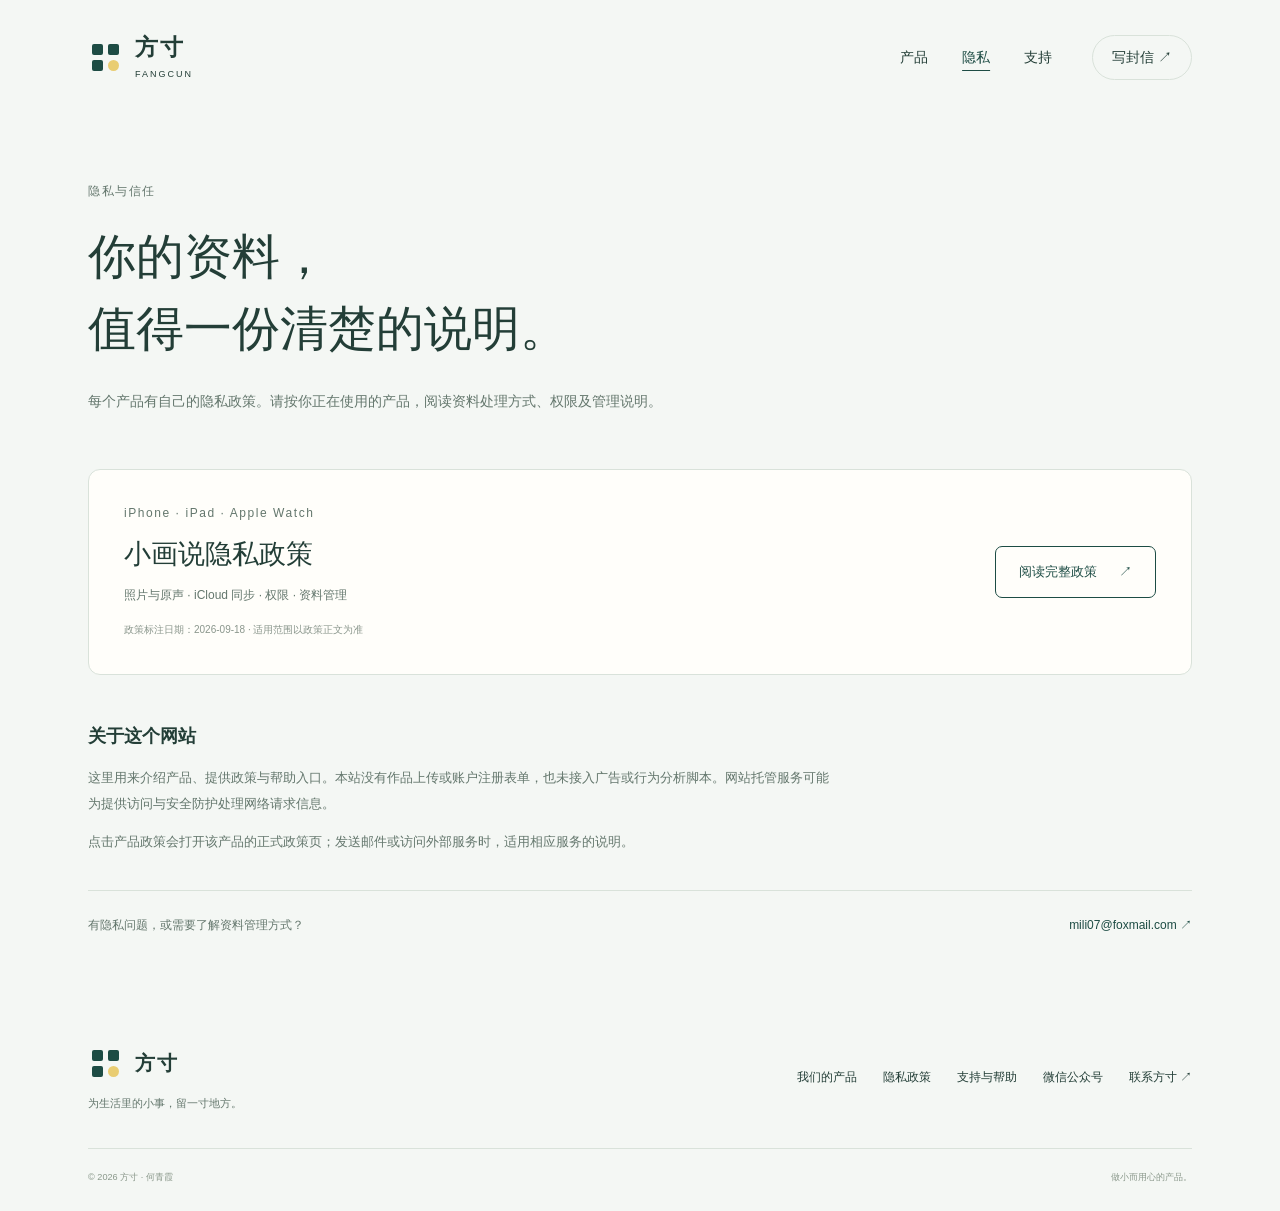
==== privacy/index.html @ 1bb850d7 "Publish Fangcun public website" ====
<!doctype html>
<html lang="zh-CN"><head><meta charset="utf-8"><meta name="viewport" content="width=device-width, initial-scale=1"><meta name="description" content="按产品查阅隐私政策，了解资料存储、权限、同步和管理方式。"><meta name="theme-color" content="#f4f7f4"><meta name="color-scheme" content="light"><title>隐私政策 · 方寸</title><link rel="icon" href="../assets/favicon.svg" type="image/svg+xml"><link rel="stylesheet" href="../assets/styles.css"></head>
<body><a class="skip-link" href="#main">跳到正文</a><header class="header shell"><a class="brand" href="../" aria-label="方寸首页"><span class="brand-symbol" aria-hidden="true"><i></i><i></i><i></i><i></i></span><span>方寸<small>FANGCUN</small></span></a><nav aria-label="主导航"><a href="../products/" >产品</a><a href="../privacy/" aria-current="page">隐私</a><a href="../support/" >支持</a><a class="nav-contact" href="mailto:mili07@foxmail.com">写封信 <span aria-hidden="true">↗</span></a></nav></header>
<main id="main"><section class="page-intro shell"><span class="eyebrow">隐私与信任</span><h1>你的资料，<br>值得一份清楚的说明。</h1><p>每个产品有自己的隐私政策。请按你正在使用的产品，阅读资料处理方式、权限及管理说明。</p></section><section class="shell policy-list"><article class="policy-card"><div><span class="eyebrow">iPhone · iPad · Apple Watch</span><h2>小画说隐私政策</h2><p>照片与原声 · iCloud 同步 · 权限 · 资料管理</p><small>政策标注日期：2026-09-18 · 适用范围以政策正文为准</small></div><a class="button button-outline" href="https://moonball.github.io/xiaohuashuo-support/privacy.html">阅读完整政策 <span aria-hidden="true">↗</span></a></article><div class="editorial-note"><h2>关于这个网站</h2><p>这里用来介绍产品、提供政策与帮助入口。本站没有作品上传或账户注册表单，也未接入广告或行为分析脚本。网站托管服务可能为提供访问与安全防护处理网络请求信息。</p><p>点击产品政策会打开该产品的正式政策页；发送邮件或访问外部服务时，适用相应服务的说明。</p></div><div class="contact-strip"><span>有隐私问题，或需要了解资料管理方式？</span><a href="mailto:mili07@foxmail.com">mili07@foxmail.com <span aria-hidden="true">↗</span></a></div></section></main>
<footer class="footer shell"><div><a class="brand" href="../"><span class="brand-symbol" aria-hidden="true"><i></i><i></i><i></i><i></i></span><span>方寸</span></a><p>为生活里的小事，留一寸地方。</p></div><div class="footer-links"><a href="../products/">我们的产品</a><a href="../privacy/">隐私政策</a><a href="../support/">支持与帮助</a><a href="../wechat/">微信公众号</a><a href="mailto:mili07@foxmail.com">联系方寸 <span aria-hidden="true">↗</span></a></div><div class="footer-bottom"><small>© 2026 方寸 · 何青霞</small><small>做小而用心的产品。</small></div></footer></body></html>
---- assets/styles.css ----
:root{--paper:#f4f7f4;--white:#fffefa;--ink:#233e37;--pine:#1d4c44;--sage:#809e8e;--muted:#64776d;--line:#d9e2da;--yellow:#e9cd72;--lilac:#e1e5f2;--serif:'Kaiti SC','STKaiti','Songti SC',serif;--sans:'PingFang SC','Hiragino Sans GB','Microsoft YaHei',sans-serif}*{box-sizing:border-box}html{scroll-behavior:smooth;scroll-padding-top:30px}body{margin:0;background:var(--paper);color:var(--ink);font:15px/1.85 var(--sans);-webkit-font-smoothing:antialiased}a{color:inherit;text-decoration:none}a,button,input,summary{-webkit-tap-highlight-color:transparent}a:focus-visible,summary:focus-visible,input:focus-visible+label{outline:3px solid #577bca;outline-offset:6px}a:hover{color:#527967}p,h1,h2,h3{margin:0}p{color:var(--muted)}h1,h2,h3{font-weight:600;line-height:1.5}img{max-width:100%}.shell{max-width:1200px;padding-inline:48px;margin-inline:auto}.header{height:115px;display:flex;align-items:center;justify-content:space-between}.brand{display:inline-flex;align-items:center;gap:12px;font-size:23px;font-weight:650;line-height:1.3;letter-spacing:.08em}.brand small{display:block;font:9px/1.8 var(--sans);letter-spacing:.22em;margin-top:3px}.brand-symbol{display:grid;grid-template-columns:repeat(2,11px);gap:5px;padding:4px}.brand-symbol i{height:11px;background:var(--pine);border-radius:2px}.brand-symbol i:last-child{border-radius:50%;background:var(--yellow)}.header nav{display:flex;align-items:center;gap:34px;font-size:14px}.header nav [aria-current=page]{color:var(--pine);text-decoration:underline;text-underline-offset:8px}.nav-contact{border:1px solid var(--line);border-radius:50px;padding:9px 19px;margin-left:6px}.skip-link{position:fixed;top:-80px;left:15px;z-index:10;padding:10px;background:white}.skip-link:focus{top:10px}.sr-only{position:absolute;width:1px;height:1px;overflow:hidden;clip-path:inset(50%);white-space:nowrap}.eyebrow{font-size:12px;color:var(--muted);letter-spacing:.13em;display:block}.little-dot{display:inline-block;width:6px;height:6px;background:var(--sage);border-radius:50%;margin-right:8px}.hero{display:grid;grid-template-columns:1fr 1fr;gap:34px;align-items:center;min-height:610px;padding-block:22px 75px}.hero h1{font:clamp(38px,4.4vw,60px)/1.48 var(--serif);letter-spacing:.005em;margin-top:26px}.title-accent{position:relative;z-index:0;white-space:nowrap}.title-accent:after{content:'';position:absolute;bottom:8px;left:0;width:91%;height:10px;background:var(--yellow);z-index:-1;transform:rotate(-3deg);border-radius:50%}.hero-copy>p{font-size:14px;line-height:2.2;margin-top:24px}.hero-actions{display:flex;align-items:center;gap:27px;margin-top:32px}.button{display:inline-flex;justify-content:center;align-items:center;gap:22px;padding:13px 23px;background:var(--pine);color:white;border:1px solid var(--pine);border-radius:7px;font-size:13px;font-weight:500;transition:background .18s,transform .18s}.button:hover{background:#356659;color:white;transform:translateY(-2px)}.quiet-link,.text-link{display:inline-flex;align-items:center;gap:15px;font-size:13px}.text-link{font-weight:600;border-bottom:1px solid #a4b7a8;padding-bottom:6px}.hero-copy>.hero-note{font-size:11px;color:#829084;margin-top:27px}.memory-desk{position:relative;min-height:452px;isolation:isolate;max-width:520px;width:100%;margin:0 auto}.desk-caption{position:absolute;font:16px var(--serif);color:#6c8274;top:8px;left:58px;transform:rotate(-6deg)}.folder-back{position:absolute;background:#dce7da;border:1px solid #bdcdbd;border-radius:11px;inset:104px 12px 30px;transform:rotate(4deg);z-index:-1}.folder-back:before{content:'';position:absolute;width:145px;height:25px;border-radius:10px 10px 0 0;top:-23px;left:20px;background:#dce7da;border:1px solid #bdcdbd;border-bottom:0}.memory-preview{margin:0;border:0;padding:0;position:absolute;left:34px;right:29px;top:55px;display:grid;grid-template-columns:repeat(3,1fr);gap:6px;transform:rotate(-3deg)}.memory-preview>input{position:absolute;width:1px;height:1px;opacity:0}.memory-preview>label{display:block;text-align:center;background:#ecefe7;border:1px solid #d2dbcf;border-bottom:0;border-radius:8px 8px 0 0;font-size:12px;padding:9px 7px;cursor:pointer;transition:background .2s}.memory-preview>input:checked+label{background:var(--white);color:var(--pine);font-weight:600;box-shadow:inset 0 3px 0 var(--sage)}.memory-pages{margin-top:-6px;grid-column:1/-1;min-height:302px;background:var(--white);border:1px solid #d7dece;border-radius:0 0 7px 7px;box-shadow:0 11px 25px #254e3310;overflow:hidden}.memory-page{display:none;padding:21px 21px 25px;min-height:302px}#memory-art:checked~.memory-pages .page-art,#memory-voice:checked~.memory-pages .page-voice,#memory-note:checked~.memory-pages .page-note{display:block}.paper-top{display:flex;justify-content:space-between;color:#748274;font-size:10px;padding-bottom:12px}.drawing{height:175px;background:#e8eef3;position:relative;overflow:hidden;border-radius:2px}.sun{position:absolute;background:#eed173;width:48px;height:48px;border-radius:50%;top:22px;right:37px}.cloud{position:absolute;width:68px;height:17px;background:#fffcf4;border-radius:30px;top:44px;left:27px}.cloud:before{content:'';position:absolute;background:inherit;left:10px;bottom:2px;width:35px;height:26px;border-radius:50%}.cloud-two{transform:scale(.6);left:132px;top:30px}.hill{position:absolute;background:#9bad8a;height:130px;width:255px;border-radius:50%;bottom:-69px;left:-75px;transform:rotate(-15deg)}.hill-two{background:#6f9986;width:320px;left:87px;bottom:-85px;transform:rotate(8deg)}.house{position:absolute;width:43px;height:41px;bottom:36px;left:122px;background:#fff8dc;transform:rotate(-5deg)}.house:before{content:'';position:absolute;border-left:32px solid transparent;border-right:32px solid transparent;border-bottom:34px solid #ba8175;top:-30px;left:-11px}.house i{position:absolute;width:10px;height:19px;bottom:0;left:17px;background:#728882}.flower{position:absolute;color:#eedc93;font-size:27px;left:46px;bottom:0}.flower-two{left:auto;right:40px;bottom:2px;font-size:22px}.paper-bottom{display:flex;align-items:baseline;justify-content:space-between;margin-top:17px;gap:8px}.paper-bottom strong{font:16px var(--serif)}.paper-bottom>span{font-size:9px;color:#8a968c}.folder-front{position:absolute;display:flex;align-items:center;justify-content:space-between;background:#b8cdad;color:#416247;padding:26px 28px;border:1px solid #a3bc98;border-radius:6px 6px 12px 12px;left:7px;right:2px;bottom:35px;transform:rotate(3deg);min-height:98px;box-shadow:0 22px 30px -20px #32543150;pointer-events:none}.folder-label{font:19px var(--serif);letter-spacing:.1em}.folder-front>span:last-child{font-size:37px;color:#e8efd7;line-height:1}.desk-footnote{position:absolute;bottom:0;right:15px;font-size:10px;color:#859283}.quote-mark{font:75px/.8 Georgia,serif;color:#d8b66e;display:block;margin-top:16px}.page-voice blockquote{margin:0;font:26px/1.65 var(--serif);color:#425c4e}.wave{display:flex;align-items:center;gap:4px;height:54px;margin-top:18px}.wave i{width:4px;height:var(--wave);border-radius:4px;background:#9ab3a1}.demo-note{font-size:9px;margin-top:10px}.page-note h3{font:25px var(--serif);margin:28px 0 15px}.page-note p{font-size:13px;line-height:2.3}.note-flower{float:right;font-size:40px;color:#dac572}.writing-lines{border-block:1px solid #e6e8da;height:23px;margin-top:15px}.products-section{padding-block:28px 80px}.section-heading{display:flex;align-items:end;justify-content:space-between;gap:20px;margin-bottom:30px}.section-heading h2{font:31px/1.5 var(--serif);margin-top:10px}.product-card{display:grid;grid-template-columns:1.07fr 1fr;border:1px solid var(--line);border-radius:16px;overflow:hidden;background:var(--white)}.product-visual{background:#e7e9f1;min-height:310px;display:flex;align-items:center;justify-content:center;position:relative;padding:35px}.mini-paper{background:var(--white);padding:15px 15px 13px;max-width:285px;width:100%;box-shadow:0 12px 18px #38453510;transform:rotate(-6deg);border:1px solid #dde0de}.mini-paper .drawing{height:165px}.mini-paper>span{display:block;text-align:center;margin-top:12px;font:12px var(--serif);color:#778378}.visual-label{position:absolute;bottom:15px;font-size:10px;color:#7e8393;letter-spacing:.15em}.product-copy{padding:36px 45px}.product-copy h2{font:35px var(--serif);margin:9px 0}.product-copy>.product-tagline{color:var(--ink);font-size:15px;margin-bottom:14px}.product-copy>p:not(.product-tagline){font-size:12px;max-width:365px;line-height:2}.platforms{display:flex;flex-wrap:wrap;gap:7px;margin:20px 0 22px}.platforms span{border:1px solid #dce3dc;border-radius:4px;padding:1px 8px;font-size:10px;color:#6d8172}.next-note{display:flex;align-items:center;gap:20px;justify-content:center;padding-top:35px}.seed{color:#95aa90;font-size:29px}.next-note strong{font-weight:400;font-size:13px;color:#67776c}.next-note p{font-size:11px;color:#89958b;margin-top:3px}.care-section{padding:60px 0;background:#e9f0e8}.care-grid{display:grid;grid-template-columns:1fr 1.15fr;gap:90px;align-items:center}.care-grid h2{font:34px/1.55 var(--serif);margin:17px 0}.care-grid p{font-size:12px;line-height:2}.care-links>a{display:flex;gap:20px;align-items:center;padding:25px 0;border-bottom:1px solid #cbd9cb}.care-links>a:last-child{border-bottom:0}.care-icon{font-size:30px;color:#647e6d;width:34px;text-align:center}.care-links h3{font-size:16px;margin-bottom:5px}.care-links>a>span:last-child{margin-left:auto;font-size:20px}.footer{display:grid;grid-template-columns:1fr 1fr;padding-top:48px;padding-bottom:25px;gap:35px}.footer .brand{font-size:20px}.footer p{font-size:11px;margin-top:12px}.footer-links{display:flex;align-items:center;justify-content:flex-end;gap:26px;font-size:12px}.footer-bottom{grid-column:1/-1;display:flex;justify-content:space-between;border-top:1px solid var(--line);padding-top:20px;color:#8a988b;font-size:11px}.page-intro{padding-top:65px;padding-bottom:52px;max-width:1200px}.page-intro h1{font:48px/1.5 var(--serif);margin-top:19px}.page-intro>p{max-width:610px;margin-top:22px;font-size:14px;line-height:2.1}.product-list{padding-bottom:80px}.product-list .product-card+.product-card{margin-top:30px}.breadcrumb{display:flex;gap:15px;font-size:12px;color:#859186;padding-top:22px}.product-detail{display:grid;grid-template-columns:1fr 1fr;gap:55px;align-items:center;padding-top:48px;padding-bottom:70px}.app-mark{display:inline-flex;align-items:center;justify-content:center;position:relative;width:63px;height:63px;border:1px solid #d7dfcc;background:#e5eedc;border-radius:16px;font:36px var(--serif);color:#58704c;margin-bottom:24px}.app-mark span{position:absolute;font:13px var(--serif);right:9px;bottom:5px;color:#827048}.detail-copy h1{font:55px/1.3 var(--serif);margin:12px 0 18px}.detail-tagline{font-size:19px;color:var(--ink);margin-bottom:14px}.detail-copy>p:not(.detail-tagline){font-size:14px;max-width:380px}.detail-policy{margin-left:20px}.feature-section{padding-bottom:70px}.feature-grid{display:grid;grid-template-columns:repeat(3,1fr);gap:40px}.feature-grid article{border-top:1px solid var(--line);padding-top:24px}.feature-symbol{font:32px var(--serif);color:var(--sage)}.feature-grid h3{font-size:18px;margin:16px 0 12px}.feature-grid p{font-size:13px;line-height:2}.product-help{display:flex;justify-content:space-between;gap:30px;padding-top:35px;padding-bottom:35px;background:#e9efe4;border-radius:12px;margin-bottom:40px}.product-help h2{font:25px var(--serif);margin:13px 0}.product-help p{font-size:12px;max-width:620px}.product-help>div:last-child{display:flex;flex-direction:column;gap:18px;justify-content:center;min-width:130px}.policy-list{padding-bottom:35px}.policy-card{display:flex;justify-content:space-between;align-items:center;gap:30px;background:var(--white);border:1px solid var(--line);border-radius:12px;padding:32px 35px}.policy-card h2{font:27px var(--serif);margin:12px 0}.policy-card p{font-size:12px;margin-bottom:8px}.policy-card small{font-size:10px;color:#8a968c}.button-outline{background:transparent;color:var(--pine)}.editorial-note{max-width:750px;margin:48px 0 35px}.editorial-note h2{font-size:18px;margin-bottom:15px}.editorial-note p{font-size:13px;line-height:2;margin-top:12px}.contact-strip{display:flex;justify-content:space-between;gap:20px;border-top:1px solid var(--line);padding:23px 0;font-size:12px;color:var(--muted)}.contact-strip a{color:var(--pine)}.support-layout{display:grid;grid-template-columns:1.4fr 1fr;gap:55px;padding-bottom:75px}.small-heading{font-size:18px;margin-bottom:16px}.support-product{display:flex;justify-content:space-between;align-items:center;gap:22px;background:var(--white);padding:23px 25px;border:1px solid var(--line);border-radius:10px}.support-product h3{font:24px var(--serif)}.support-product p{font-size:11px;margin-top:10px}.questions-heading{margin-top:42px}.faq details{border-bottom:1px solid var(--line);padding-block:18px}.faq summary{display:flex;justify-content:space-between;align-items:center;gap:12px;cursor:pointer;list-style:none;font-size:13px}.faq summary::-webkit-details-marker{display:none}.faq summary span{font-size:20px;color:var(--sage)}.faq details[open] summary span{transform:rotate(45deg)}.faq details p{font-size:12px;line-height:2;padding:13px 20px 2px 0}.faq a{border-bottom:1px solid #a2b4a5}.contact-card{align-self:start;background:#e5ece2;padding:32px;border-radius:12px}.mail-illustration{display:block;font-size:46px;color:#7b9480;margin-bottom:12px}.contact-card h2{font:27px var(--serif);margin-bottom:18px}.contact-card p{font-size:12px;line-height:2}.email-link{display:inline-block;margin-top:24px;color:var(--pine);font-size:14px;overflow-wrap:anywhere;border-bottom:1px solid #9aaf99;padding-bottom:5px}.contact-card .contact-hint{font-size:10px;color:#8b988a;margin-top:30px}
@media(min-width:1450px){.hero{min-height:665px}.memory-desk{transform:scale(1.04)}}
@media(max-width:900px){.shell{padding-inline:30px}.hero{gap:15px}.hero h1{font-size:42px}.hero-copy>p{font-size:12px}.memory-desk{min-height:410px}.memory-preview{left:19px;right:16px;top:50px}.memory-page{padding:17px;min-height:275px}.memory-pages{min-height:275px}.paper-top{font-size:8px}.paper-bottom>span{display:none}.folder-front{bottom:20px;padding:19px;min-height:84px}.folder-label{font-size:17px}.desk-footnote{bottom:-9px}.hero-actions{gap:16px}.button{padding:12px 17px;gap:12px}.product-copy{padding:28px}.care-grid{gap:40px}.footer-links{gap:18px;flex-wrap:wrap}.product-detail{gap:25px}.support-layout{gap:25px}.contact-card{padding:24px}}
@media(max-width:650px){.shell{padding-inline:22px}.header{height:85px}.brand{font-size:20px;gap:7px}.brand-symbol{grid-template-columns:repeat(2,9px);gap:4px}.brand-symbol i{height:9px}.header nav{gap:22px;font-size:13px}.nav-contact{display:none}.hero{grid-template-columns:1fr;min-height:0;padding-block:32px 48px;gap:30px}.hero-copy{text-align:center}.hero h1{font-size:44px;line-height:1.5;margin-top:20px}.hero-copy>p{font-size:12px;margin-top:20px}.hero-actions{justify-content:center;gap:25px;margin-top:26px}.hero-copy>.hero-note{margin-top:20px;font-size:10px}.eyebrow{font-size:10px}.memory-desk{max-width:385px;min-height:400px}.desk-caption{left:35px;top:10px;font-size:15px}.memory-preview{top:53px;left:21px;right:20px}.folder-front{bottom:15px;min-height:85px}.desk-footnote{bottom:-8px}.section-heading{gap:10px;align-items:center;margin-bottom:22px}.section-heading h2{font-size:27px}.section-heading .quiet-link{font-size:11px;gap:7px;white-space:nowrap}.products-section{padding-top:13px;padding-bottom:48px}.product-card{grid-template-columns:1fr;border-radius:12px}.product-visual{min-height:280px;padding:27px 30px}.mini-paper{max-width:254px}.product-copy{padding:27px}.product-copy h2{font-size:32px}.next-note{justify-content:flex-start;gap:13px;padding-top:24px}.next-note strong{font-size:11px}.next-note p{font-size:10px}.care-section{padding:37px 0}.care-grid{grid-template-columns:1fr;gap:20px}.care-grid h2{font-size:29px}.care-grid h2 br{display:none}.care-links>a{padding:19px 0;gap:13px}.care-links h3{font-size:15px}.care-links p{font-size:11px}.care-icon{font-size:27px}.footer{grid-template-columns:1fr;gap:25px;padding-top:32px;padding-bottom:20px}.footer-links{justify-content:flex-start;gap:14px 22px;font-size:11px}.footer-bottom{font-size:10px;gap:15px}.page-intro{padding-top:32px;padding-bottom:35px}.page-intro h1{font-size:36px}.page-intro>p{font-size:12px;line-height:2}.product-list{padding-bottom:45px}.product-detail{grid-template-columns:1fr;gap:35px;padding-top:30px;padding-bottom:50px}.detail-copy h1{font-size:45px}.detail-copy>p:not(.detail-tagline){font-size:13px}.detail-tagline{font-size:17px}.detail-policy{margin-left:18px}.app-mark{margin-bottom:20px}.feature-section{padding-bottom:40px}.feature-grid{grid-template-columns:1fr;gap:23px}.feature-grid article{padding-top:18px}.feature-grid h3{margin:9px 0}.feature-grid p{font-size:12px}.feature-symbol{font-size:25px}.product-help{margin-inline:22px;padding:24px;flex-direction:column;gap:23px}.product-help h2{font-size:24px}.product-help>div:last-child{align-items:start}.policy-card{flex-direction:column;align-items:start;padding:25px;gap:23px}.policy-card h2{font-size:25px}.policy-card small{font-size:9px}.editorial-note{margin-top:32px}.editorial-note p{font-size:12px}.contact-strip{flex-direction:column;gap:8px}.support-layout{grid-template-columns:1fr;gap:35px;padding-bottom:35px}.support-product{padding:20px}.support-product p{font-size:10px}.contact-card{padding:28px}.breadcrumb{padding-top:15px}}
@media(prefers-reduced-motion:reduce){html{scroll-behavior:auto}*,*:before,*:after{transition:none!important;animation:none!important}}
@media print{.header,.footer,.hero-actions,.memory-desk{display:none}body{background:white;color:black}.shell{max-width:none}.page-intro{padding-top:0}a{color:black}.faq details p{display:block}}
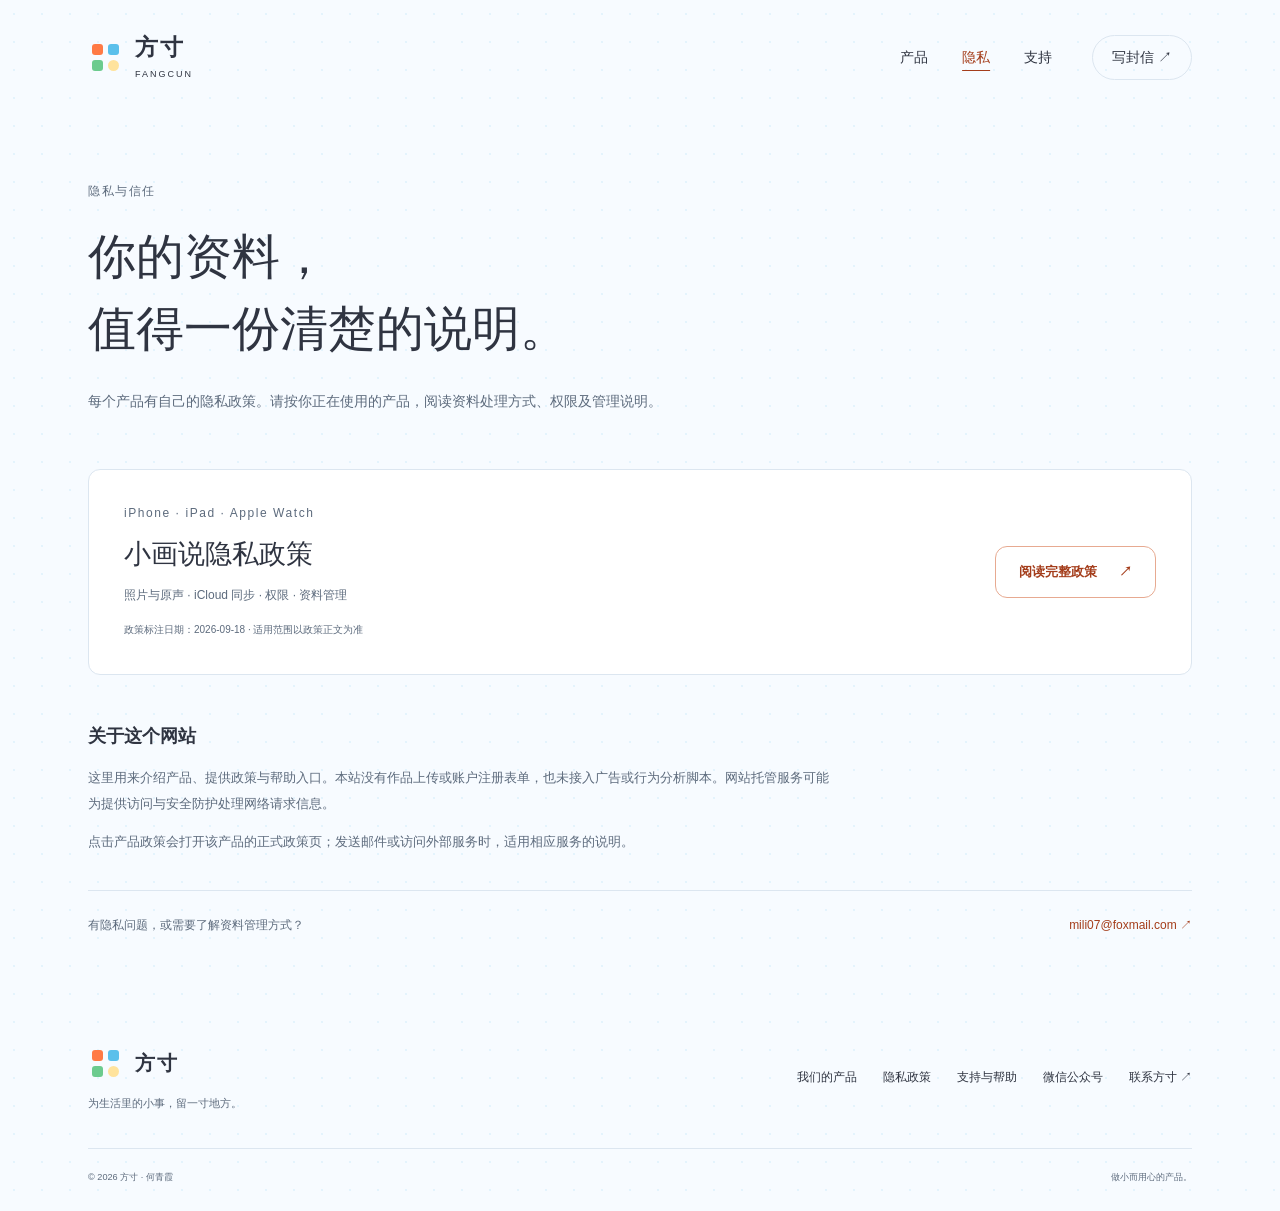
==== commit 5d93d0db: "Apply Xiaohuashuo palette to Fangcun website" ====
--- a/privacy/index.html
+++ b/privacy/index.html
@@ -1,5 +1,5 @@
 <!doctype html>
-<html lang="zh-CN"><head><meta charset="utf-8"><meta name="viewport" content="width=device-width, initial-scale=1"><meta name="description" content="按产品查阅隐私政策，了解资料存储、权限、同步和管理方式。"><meta name="theme-color" content="#f4f7f4"><meta name="color-scheme" content="light"><title>隐私政策 · 方寸</title><link rel="icon" href="../assets/favicon.svg" type="image/svg+xml"><link rel="stylesheet" href="../assets/styles.css"></head>
+<html lang="zh-CN"><head><meta charset="utf-8"><meta name="viewport" content="width=device-width, initial-scale=1"><meta name="description" content="按产品查阅隐私政策，了解资料存储、权限、同步和管理方式。"><meta name="theme-color" content="#f7fbff"><meta name="color-scheme" content="light"><title>隐私政策 · 方寸</title><link rel="icon" href="../assets/favicon.svg" type="image/svg+xml"><link rel="stylesheet" href="../assets/styles.css"></head>
 <body><a class="skip-link" href="#main">跳到正文</a><header class="header shell"><a class="brand" href="../" aria-label="方寸首页"><span class="brand-symbol" aria-hidden="true"><i></i><i></i><i></i><i></i></span><span>方寸<small>FANGCUN</small></span></a><nav aria-label="主导航"><a href="../products/" >产品</a><a href="../privacy/" aria-current="page">隐私</a><a href="../support/" >支持</a><a class="nav-contact" href="mailto:mili07@foxmail.com">写封信 <span aria-hidden="true">↗</span></a></nav></header>
 <main id="main"><section class="page-intro shell"><span class="eyebrow">隐私与信任</span><h1>你的资料，<br>值得一份清楚的说明。</h1><p>每个产品有自己的隐私政策。请按你正在使用的产品，阅读资料处理方式、权限及管理说明。</p></section><section class="shell policy-list"><article class="policy-card"><div><span class="eyebrow">iPhone · iPad · Apple Watch</span><h2>小画说隐私政策</h2><p>照片与原声 · iCloud 同步 · 权限 · 资料管理</p><small>政策标注日期：2026-09-18 · 适用范围以政策正文为准</small></div><a class="button button-outline" href="https://moonball.github.io/xiaohuashuo-support/privacy.html">阅读完整政策 <span aria-hidden="true">↗</span></a></article><div class="editorial-note"><h2>关于这个网站</h2><p>这里用来介绍产品、提供政策与帮助入口。本站没有作品上传或账户注册表单，也未接入广告或行为分析脚本。网站托管服务可能为提供访问与安全防护处理网络请求信息。</p><p>点击产品政策会打开该产品的正式政策页；发送邮件或访问外部服务时，适用相应服务的说明。</p></div><div class="contact-strip"><span>有隐私问题，或需要了解资料管理方式？</span><a href="mailto:mili07@foxmail.com">mili07@foxmail.com <span aria-hidden="true">↗</span></a></div></section></main>
 <footer class="footer shell"><div><a class="brand" href="../"><span class="brand-symbol" aria-hidden="true"><i></i><i></i><i></i><i></i></span><span>方寸</span></a><p>为生活里的小事，留一寸地方。</p></div><div class="footer-links"><a href="../products/">我们的产品</a><a href="../privacy/">隐私政策</a><a href="../support/">支持与帮助</a><a href="../wechat/">微信公众号</a><a href="mailto:mili07@foxmail.com">联系方寸 <span aria-hidden="true">↗</span></a></div><div class="footer-bottom"><small>© 2026 方寸 · 何青霞</small><small>做小而用心的产品。</small></div></footer></body></html>
--- a/assets/styles.css
+++ b/assets/styles.css
@@ -1,4 +1,4 @@
-:root{--paper:#f4f7f4;--white:#fffefa;--ink:#233e37;--pine:#1d4c44;--sage:#809e8e;--muted:#64776d;--line:#d9e2da;--yellow:#e9cd72;--lilac:#e1e5f2;--serif:'Kaiti SC','STKaiti','Songti SC',serif;--sans:'PingFang SC','Hiragino Sans GB','Microsoft YaHei',sans-serif}*{box-sizing:border-box}html{scroll-behavior:smooth;scroll-padding-top:30px}body{margin:0;background:var(--paper);color:var(--ink);font:15px/1.85 var(--sans);-webkit-font-smoothing:antialiased}a{color:inherit;text-decoration:none}a,button,input,summary{-webkit-tap-highlight-color:transparent}a:focus-visible,summary:focus-visible,input:focus-visible+label{outline:3px solid #577bca;outline-offset:6px}a:hover{color:#527967}p,h1,h2,h3{margin:0}p{color:var(--muted)}h1,h2,h3{font-weight:600;line-height:1.5}img{max-width:100%}.shell{max-width:1200px;padding-inline:48px;margin-inline:auto}.header{height:115px;display:flex;align-items:center;justify-content:space-between}.brand{display:inline-flex;align-items:center;gap:12px;font-size:23px;font-weight:650;line-height:1.3;letter-spacing:.08em}.brand small{display:block;font:9px/1.8 var(--sans);letter-spacing:.22em;margin-top:3px}.brand-symbol{display:grid;grid-template-columns:repeat(2,11px);gap:5px;padding:4px}.brand-symbol i{height:11px;background:var(--pine);border-radius:2px}.brand-symbol i:last-child{border-radius:50%;background:var(--yellow)}.header nav{display:flex;align-items:center;gap:34px;font-size:14px}.header nav [aria-current=page]{color:var(--pine);text-decoration:underline;text-underline-offset:8px}.nav-contact{border:1px solid var(--line);border-radius:50px;padding:9px 19px;margin-left:6px}.skip-link{position:fixed;top:-80px;left:15px;z-index:10;padding:10px;background:white}.skip-link:focus{top:10px}.sr-only{position:absolute;width:1px;height:1px;overflow:hidden;clip-path:inset(50%);white-space:nowrap}.eyebrow{font-size:12px;color:var(--muted);letter-spacing:.13em;display:block}.little-dot{display:inline-block;width:6px;height:6px;background:var(--sage);border-radius:50%;margin-right:8px}.hero{display:grid;grid-template-columns:1fr 1fr;gap:34px;align-items:center;min-height:610px;padding-block:22px 75px}.hero h1{font:clamp(38px,4.4vw,60px)/1.48 var(--serif);letter-spacing:.005em;margin-top:26px}.title-accent{position:relative;z-index:0;white-space:nowrap}.title-accent:after{content:'';position:absolute;bottom:8px;left:0;width:91%;height:10px;background:var(--yellow);z-index:-1;transform:rotate(-3deg);border-radius:50%}.hero-copy>p{font-size:14px;line-height:2.2;margin-top:24px}.hero-actions{display:flex;align-items:center;gap:27px;margin-top:32px}.button{display:inline-flex;justify-content:center;align-items:center;gap:22px;padding:13px 23px;background:var(--pine);color:white;border:1px solid var(--pine);border-radius:7px;font-size:13px;font-weight:500;transition:background .18s,transform .18s}.button:hover{background:#356659;color:white;transform:translateY(-2px)}.quiet-link,.text-link{display:inline-flex;align-items:center;gap:15px;font-size:13px}.text-link{font-weight:600;border-bottom:1px solid #a4b7a8;padding-bottom:6px}.hero-copy>.hero-note{font-size:11px;color:#829084;margin-top:27px}.memory-desk{position:relative;min-height:452px;isolation:isolate;max-width:520px;width:100%;margin:0 auto}.desk-caption{position:absolute;font:16px var(--serif);color:#6c8274;top:8px;left:58px;transform:rotate(-6deg)}.folder-back{position:absolute;background:#dce7da;border:1px solid #bdcdbd;border-radius:11px;inset:104px 12px 30px;transform:rotate(4deg);z-index:-1}.folder-back:before{content:'';position:absolute;width:145px;height:25px;border-radius:10px 10px 0 0;top:-23px;left:20px;background:#dce7da;border:1px solid #bdcdbd;border-bottom:0}.memory-preview{margin:0;border:0;padding:0;position:absolute;left:34px;right:29px;top:55px;display:grid;grid-template-columns:repeat(3,1fr);gap:6px;transform:rotate(-3deg)}.memory-preview>input{position:absolute;width:1px;height:1px;opacity:0}.memory-preview>label{display:block;text-align:center;background:#ecefe7;border:1px solid #d2dbcf;border-bottom:0;border-radius:8px 8px 0 0;font-size:12px;padding:9px 7px;cursor:pointer;transition:background .2s}.memory-preview>input:checked+label{background:var(--white);color:var(--pine);font-weight:600;box-shadow:inset 0 3px 0 var(--sage)}.memory-pages{margin-top:-6px;grid-column:1/-1;min-height:302px;background:var(--white);border:1px solid #d7dece;border-radius:0 0 7px 7px;box-shadow:0 11px 25px #254e3310;overflow:hidden}.memory-page{display:none;padding:21px 21px 25px;min-height:302px}#memory-art:checked~.memory-pages .page-art,#memory-voice:checked~.memory-pages .page-voice,#memory-note:checked~.memory-pages .page-note{display:block}.paper-top{display:flex;justify-content:space-between;color:#748274;font-size:10px;padding-bottom:12px}.drawing{height:175px;background:#e8eef3;position:relative;overflow:hidden;border-radius:2px}.sun{position:absolute;background:#eed173;width:48px;height:48px;border-radius:50%;top:22px;right:37px}.cloud{position:absolute;width:68px;height:17px;background:#fffcf4;border-radius:30px;top:44px;left:27px}.cloud:before{content:'';position:absolute;background:inherit;left:10px;bottom:2px;width:35px;height:26px;border-radius:50%}.cloud-two{transform:scale(.6);left:132px;top:30px}.hill{position:absolute;background:#9bad8a;height:130px;width:255px;border-radius:50%;bottom:-69px;left:-75px;transform:rotate(-15deg)}.hill-two{background:#6f9986;width:320px;left:87px;bottom:-85px;transform:rotate(8deg)}.house{position:absolute;width:43px;height:41px;bottom:36px;left:122px;background:#fff8dc;transform:rotate(-5deg)}.house:before{content:'';position:absolute;border-left:32px solid transparent;border-right:32px solid transparent;border-bottom:34px solid #ba8175;top:-30px;left:-11px}.house i{position:absolute;width:10px;height:19px;bottom:0;left:17px;background:#728882}.flower{position:absolute;color:#eedc93;font-size:27px;left:46px;bottom:0}.flower-two{left:auto;right:40px;bottom:2px;font-size:22px}.paper-bottom{display:flex;align-items:baseline;justify-content:space-between;margin-top:17px;gap:8px}.paper-bottom strong{font:16px var(--serif)}.paper-bottom>span{font-size:9px;color:#8a968c}.folder-front{position:absolute;display:flex;align-items:center;justify-content:space-between;background:#b8cdad;color:#416247;padding:26px 28px;border:1px solid #a3bc98;border-radius:6px 6px 12px 12px;left:7px;right:2px;bottom:35px;transform:rotate(3deg);min-height:98px;box-shadow:0 22px 30px -20px #32543150;pointer-events:none}.folder-label{font:19px var(--serif);letter-spacing:.1em}.folder-front>span:last-child{font-size:37px;color:#e8efd7;line-height:1}.desk-footnote{position:absolute;bottom:0;right:15px;font-size:10px;color:#859283}.quote-mark{font:75px/.8 Georgia,serif;color:#d8b66e;display:block;margin-top:16px}.page-voice blockquote{margin:0;font:26px/1.65 var(--serif);color:#425c4e}.wave{display:flex;align-items:center;gap:4px;height:54px;margin-top:18px}.wave i{width:4px;height:var(--wave);border-radius:4px;background:#9ab3a1}.demo-note{font-size:9px;margin-top:10px}.page-note h3{font:25px var(--serif);margin:28px 0 15px}.page-note p{font-size:13px;line-height:2.3}.note-flower{float:right;font-size:40px;color:#dac572}.writing-lines{border-block:1px solid #e6e8da;height:23px;margin-top:15px}.products-section{padding-block:28px 80px}.section-heading{display:flex;align-items:end;justify-content:space-between;gap:20px;margin-bottom:30px}.section-heading h2{font:31px/1.5 var(--serif);margin-top:10px}.product-card{display:grid;grid-template-columns:1.07fr 1fr;border:1px solid var(--line);border-radius:16px;overflow:hidden;background:var(--white)}.product-visual{background:#e7e9f1;min-height:310px;display:flex;align-items:center;justify-content:center;position:relative;padding:35px}.mini-paper{background:var(--white);padding:15px 15px 13px;max-width:285px;width:100%;box-shadow:0 12px 18px #38453510;transform:rotate(-6deg);border:1px solid #dde0de}.mini-paper .drawing{height:165px}.mini-paper>span{display:block;text-align:center;margin-top:12px;font:12px var(--serif);color:#778378}.visual-label{position:absolute;bottom:15px;font-size:10px;color:#7e8393;letter-spacing:.15em}.product-copy{padding:36px 45px}.product-copy h2{font:35px var(--serif);margin:9px 0}.product-copy>.product-tagline{color:var(--ink);font-size:15px;margin-bottom:14px}.product-copy>p:not(.product-tagline){font-size:12px;max-width:365px;line-height:2}.platforms{display:flex;flex-wrap:wrap;gap:7px;margin:20px 0 22px}.platforms span{border:1px solid #dce3dc;border-radius:4px;padding:1px 8px;font-size:10px;color:#6d8172}.next-note{display:flex;align-items:center;gap:20px;justify-content:center;padding-top:35px}.seed{color:#95aa90;font-size:29px}.next-note strong{font-weight:400;font-size:13px;color:#67776c}.next-note p{font-size:11px;color:#89958b;margin-top:3px}.care-section{padding:60px 0;background:#e9f0e8}.care-grid{display:grid;grid-template-columns:1fr 1.15fr;gap:90px;align-items:center}.care-grid h2{font:34px/1.55 var(--serif);margin:17px 0}.care-grid p{font-size:12px;line-height:2}.care-links>a{display:flex;gap:20px;align-items:center;padding:25px 0;border-bottom:1px solid #cbd9cb}.care-links>a:last-child{border-bottom:0}.care-icon{font-size:30px;color:#647e6d;width:34px;text-align:center}.care-links h3{font-size:16px;margin-bottom:5px}.care-links>a>span:last-child{margin-left:auto;font-size:20px}.footer{display:grid;grid-template-columns:1fr 1fr;padding-top:48px;padding-bottom:25px;gap:35px}.footer .brand{font-size:20px}.footer p{font-size:11px;margin-top:12px}.footer-links{display:flex;align-items:center;justify-content:flex-end;gap:26px;font-size:12px}.footer-bottom{grid-column:1/-1;display:flex;justify-content:space-between;border-top:1px solid var(--line);padding-top:20px;color:#8a988b;font-size:11px}.page-intro{padding-top:65px;padding-bottom:52px;max-width:1200px}.page-intro h1{font:48px/1.5 var(--serif);margin-top:19px}.page-intro>p{max-width:610px;margin-top:22px;font-size:14px;line-height:2.1}.product-list{padding-bottom:80px}.product-list .product-card+.product-card{margin-top:30px}.breadcrumb{display:flex;gap:15px;font-size:12px;color:#859186;padding-top:22px}.product-detail{display:grid;grid-template-columns:1fr 1fr;gap:55px;align-items:center;padding-top:48px;padding-bottom:70px}.app-mark{display:inline-flex;align-items:center;justify-content:center;position:relative;width:63px;height:63px;border:1px solid #d7dfcc;background:#e5eedc;border-radius:16px;font:36px var(--serif);color:#58704c;margin-bottom:24px}.app-mark span{position:absolute;font:13px var(--serif);right:9px;bottom:5px;color:#827048}.detail-copy h1{font:55px/1.3 var(--serif);margin:12px 0 18px}.detail-tagline{font-size:19px;color:var(--ink);margin-bottom:14px}.detail-copy>p:not(.detail-tagline){font-size:14px;max-width:380px}.detail-policy{margin-left:20px}.feature-section{padding-bottom:70px}.feature-grid{display:grid;grid-template-columns:repeat(3,1fr);gap:40px}.feature-grid article{border-top:1px solid var(--line);padding-top:24px}.feature-symbol{font:32px var(--serif);color:var(--sage)}.feature-grid h3{font-size:18px;margin:16px 0 12px}.feature-grid p{font-size:13px;line-height:2}.product-help{display:flex;justify-content:space-between;gap:30px;padding-top:35px;padding-bottom:35px;background:#e9efe4;border-radius:12px;margin-bottom:40px}.product-help h2{font:25px var(--serif);margin:13px 0}.product-help p{font-size:12px;max-width:620px}.product-help>div:last-child{display:flex;flex-direction:column;gap:18px;justify-content:center;min-width:130px}.policy-list{padding-bottom:35px}.policy-card{display:flex;justify-content:space-between;align-items:center;gap:30px;background:var(--white);border:1px solid var(--line);border-radius:12px;padding:32px 35px}.policy-card h2{font:27px var(--serif);margin:12px 0}.policy-card p{font-size:12px;margin-bottom:8px}.policy-card small{font-size:10px;color:#8a968c}.button-outline{background:transparent;color:var(--pine)}.editorial-note{max-width:750px;margin:48px 0 35px}.editorial-note h2{font-size:18px;margin-bottom:15px}.editorial-note p{font-size:13px;line-height:2;margin-top:12px}.contact-strip{display:flex;justify-content:space-between;gap:20px;border-top:1px solid var(--line);padding:23px 0;font-size:12px;color:var(--muted)}.contact-strip a{color:var(--pine)}.support-layout{display:grid;grid-template-columns:1.4fr 1fr;gap:55px;padding-bottom:75px}.small-heading{font-size:18px;margin-bottom:16px}.support-product{display:flex;justify-content:space-between;align-items:center;gap:22px;background:var(--white);padding:23px 25px;border:1px solid var(--line);border-radius:10px}.support-product h3{font:24px var(--serif)}.support-product p{font-size:11px;margin-top:10px}.questions-heading{margin-top:42px}.faq details{border-bottom:1px solid var(--line);padding-block:18px}.faq summary{display:flex;justify-content:space-between;align-items:center;gap:12px;cursor:pointer;list-style:none;font-size:13px}.faq summary::-webkit-details-marker{display:none}.faq summary span{font-size:20px;color:var(--sage)}.faq details[open] summary span{transform:rotate(45deg)}.faq details p{font-size:12px;line-height:2;padding:13px 20px 2px 0}.faq a{border-bottom:1px solid #a2b4a5}.contact-card{align-self:start;background:#e5ece2;padding:32px;border-radius:12px}.mail-illustration{display:block;font-size:46px;color:#7b9480;margin-bottom:12px}.contact-card h2{font:27px var(--serif);margin-bottom:18px}.contact-card p{font-size:12px;line-height:2}.email-link{display:inline-block;margin-top:24px;color:var(--pine);font-size:14px;overflow-wrap:anywhere;border-bottom:1px solid #9aaf99;padding-bottom:5px}.contact-card .contact-hint{font-size:10px;color:#8b988a;margin-top:30px}
+:root{--paper:#f7fbff;--white:#ffffff;--ink:#2f3441;--tangerine:#ff7a45;--accent-ink:#a43d1b;--sky:#5bc0eb;--leaf:#6ccb8e;--muted:#5d6b7d;--line:#dce6f0;--tape:#ffe39c;--purple:#8b6adf;--pink:#f39bb6;--sky-soft:#e8f6fd;--lilac:#f0eafb;--display:ui-rounded,'Hiragino Maru Gothic ProN','PingFang SC','Microsoft YaHei',sans-serif;--sans:-apple-system,BlinkMacSystemFont,'PingFang SC','Hiragino Sans GB','Microsoft YaHei',sans-serif}*{box-sizing:border-box}html{scroll-behavior:smooth;scroll-padding-top:30px}body{margin:0;background:var(--paper);background-image:radial-gradient(circle,#5bc0eb1f 1px,transparent 1px);background-size:28px 28px;color:var(--ink);font:15px/1.85 var(--sans);-webkit-font-smoothing:antialiased}a{color:inherit;text-decoration:none}a,button,input,summary{-webkit-tap-highlight-color:transparent}a:focus-visible,summary:focus-visible,input:focus-visible+label{outline:3px solid #4769b7;outline-offset:6px}a:hover{color:var(--accent-ink)}p,h1,h2,h3{margin:0}p{color:var(--muted)}h1,h2,h3{font-weight:600;line-height:1.5}img{max-width:100%}.shell{max-width:1200px;padding-inline:48px;margin-inline:auto}.header{height:115px;display:flex;align-items:center;justify-content:space-between}.brand{display:inline-flex;align-items:center;gap:12px;font-size:23px;font-weight:650;line-height:1.3;letter-spacing:.08em}.brand small{display:block;font:9px/1.8 var(--sans);letter-spacing:.22em;margin-top:3px}.brand-symbol{display:grid;grid-template-columns:repeat(2,11px);gap:5px;padding:4px}.brand-symbol i{height:11px;background:var(--tangerine);border-radius:3px}.brand-symbol i:nth-child(2){background:var(--sky)}.brand-symbol i:nth-child(3){background:var(--leaf)}.brand-symbol i:last-child{border-radius:50%;background:var(--tape)}.header nav{display:flex;align-items:center;gap:34px;font-size:14px}.header nav [aria-current=page]{color:var(--accent-ink);text-decoration:underline;text-underline-offset:8px}.nav-contact{border:1px solid var(--line);border-radius:50px;padding:9px 19px;margin-left:6px}.skip-link{position:fixed;top:-80px;left:15px;z-index:10;padding:10px;background:white}.skip-link:focus{top:10px}.sr-only{position:absolute;width:1px;height:1px;overflow:hidden;clip-path:inset(50%);white-space:nowrap}.eyebrow{font-size:12px;color:var(--muted);letter-spacing:.13em;display:block}.little-dot{display:inline-block;width:6px;height:6px;background:var(--sky);border-radius:50%;margin-right:8px}.hero{display:grid;grid-template-columns:1fr 1fr;gap:34px;align-items:center;min-height:610px;padding-block:22px 75px}.hero h1{font:700 clamp(38px,4.4vw,60px)/1.48 var(--display);letter-spacing:.005em;margin-top:26px}.title-accent{color:var(--accent-ink);position:relative;z-index:0;white-space:nowrap}.title-accent:after{content:'';position:absolute;bottom:8px;left:0;width:91%;height:10px;background:var(--tape);z-index:-1;transform:rotate(-3deg);border-radius:50%}.hero-copy>p{font-size:14px;line-height:2.2;margin-top:24px}.hero-actions{display:flex;align-items:center;gap:27px;margin-top:32px}.button{display:inline-flex;justify-content:center;align-items:center;gap:22px;padding:13px 23px;background:var(--tangerine);color:var(--ink);border:1px solid var(--tangerine);border-radius:12px;font-size:13px;font-weight:650;transition:background .18s,transform .18s}.button:hover{background:#ff956b;color:var(--ink);transform:translateY(-2px)}.quiet-link,.text-link{display:inline-flex;align-items:center;gap:15px;font-size:13px}.text-link{font-weight:600;border-bottom:1px solid #e7aa91;padding-bottom:6px}.hero-copy>.hero-note{font-size:11px;color:var(--muted);margin-top:27px}.memory-desk{position:relative;min-height:452px;isolation:isolate;max-width:520px;width:100%;margin:0 auto}.desk-caption{position:absolute;font:16px var(--display);color:var(--muted);top:8px;left:58px;transform:rotate(-6deg)}.folder-back{position:absolute;background:#dff3fd;border:1px solid #b3def1;border-radius:11px;inset:104px 12px 30px;transform:rotate(4deg);z-index:-1}.folder-back:before{content:'';position:absolute;width:145px;height:25px;border-radius:10px 10px 0 0;top:-23px;left:20px;background:#dff3fd;border:1px solid #b3def1;border-bottom:0}.memory-preview{margin:0;border:0;padding:0;position:absolute;left:34px;right:29px;top:55px;display:grid;grid-template-columns:repeat(3,1fr);gap:6px;transform:rotate(-3deg)}.memory-preview>input{position:absolute;width:1px;height:1px;opacity:0}.memory-preview>label{display:block;text-align:center;background:#edf4fc;border:1px solid var(--line);border-bottom:0;border-radius:8px 8px 0 0;font-size:12px;padding:9px 7px;cursor:pointer;transition:background .2s}.memory-preview>input:checked+label{background:var(--white);color:var(--accent-ink);font-weight:600;box-shadow:inset 0 3px 0 var(--sky)}#memory-art:checked+label{color:var(--accent-ink);box-shadow:inset 0 3px 0 var(--tangerine)}#memory-voice:checked+label{color:#6745b3;box-shadow:inset 0 3px 0 var(--purple)}#memory-note:checked+label{color:#35734d;box-shadow:inset 0 3px 0 var(--leaf)}.memory-pages{margin-top:-6px;grid-column:1/-1;min-height:302px;background:var(--white);border:1px solid var(--line);border-radius:0 0 7px 7px;box-shadow:0 11px 25px #4f789a14;overflow:hidden}.memory-page{display:none;padding:21px 21px 25px;min-height:302px}#memory-art:checked~.memory-pages .page-art,#memory-voice:checked~.memory-pages .page-voice,#memory-note:checked~.memory-pages .page-note{display:block}.paper-top{display:flex;justify-content:space-between;color:var(--muted);font-size:10px;padding-bottom:12px}.drawing{height:175px;background:#def2fd;position:relative;overflow:hidden;border-radius:2px}.sun{position:absolute;background:var(--tape);width:48px;height:48px;border-radius:50%;top:22px;right:37px}.cloud{position:absolute;width:68px;height:17px;background:var(--white);border-radius:30px;top:44px;left:27px}.cloud:before{content:'';position:absolute;background:inherit;left:10px;bottom:2px;width:35px;height:26px;border-radius:50%}.cloud-two{transform:scale(.6);left:132px;top:30px}.hill{position:absolute;background:#b0e6bd;height:130px;width:255px;border-radius:50%;bottom:-69px;left:-75px;transform:rotate(-15deg)}.hill-two{background:var(--leaf);width:320px;left:87px;bottom:-85px;transform:rotate(8deg)}.house{position:absolute;width:43px;height:41px;bottom:36px;left:122px;background:#fff4d7;transform:rotate(-5deg)}.house:before{content:'';position:absolute;border-left:32px solid transparent;border-right:32px solid transparent;border-bottom:34px solid var(--tangerine);top:-30px;left:-11px}.house i{position:absolute;width:10px;height:19px;bottom:0;left:17px;background:var(--sky)}.flower{position:absolute;color:var(--tape);font-size:27px;left:46px;bottom:0}.flower-two{left:auto;right:40px;bottom:2px;font-size:22px}.paper-bottom{display:flex;align-items:baseline;justify-content:space-between;margin-top:17px;gap:8px}.paper-bottom strong{font:16px var(--display)}.paper-bottom>span{font-size:9px;color:var(--muted)}.folder-front{position:absolute;display:flex;align-items:center;justify-content:space-between;background:#a7def5;color:var(--ink);padding:26px 28px;border:1px solid #85cdeb;border-radius:6px 6px 12px 12px;left:7px;right:2px;bottom:35px;transform:rotate(3deg);min-height:98px;box-shadow:0 22px 30px -20px #568bb833;pointer-events:none}.folder-label{font:19px var(--display);letter-spacing:.1em}.folder-front>span:last-child{font-size:37px;color:#fff4d2;line-height:1}.desk-footnote{position:absolute;bottom:0;right:15px;font-size:10px;color:var(--muted)}.quote-mark{font:75px/.8 Georgia,serif;color:var(--pink);display:block;margin-top:16px}.page-voice blockquote{margin:0;font:26px/1.65 var(--display);color:var(--ink)}.wave{display:flex;align-items:center;gap:4px;height:54px;margin-top:18px}.wave i{width:4px;height:var(--wave);border-radius:4px;background:var(--purple)}.demo-note{font-size:9px;margin-top:10px}.page-note h3{font:25px var(--display);margin:28px 0 15px}.page-note p{font-size:13px;line-height:2.3}.note-flower{float:right;font-size:40px;color:var(--tangerine)}.writing-lines{border-block:1px solid #f0e2bf;height:23px;margin-top:15px}.products-section{padding-block:28px 80px}.section-heading{display:flex;align-items:end;justify-content:space-between;gap:20px;margin-bottom:30px}.section-heading h2{font:31px/1.5 var(--display);margin-top:10px}.product-card{display:grid;grid-template-columns:1.07fr 1fr;border:1px solid var(--line);border-radius:16px;overflow:hidden;background:var(--white)}.product-visual{background:var(--lilac);min-height:310px;display:flex;align-items:center;justify-content:center;position:relative;padding:35px}.mini-paper{background:var(--white);padding:15px 15px 13px;max-width:285px;width:100%;box-shadow:0 12px 18px #66528f14;transform:rotate(-6deg);border:1px solid var(--line)}.mini-paper .drawing{height:165px}.mini-paper>span{display:block;text-align:center;margin-top:12px;font:12px var(--display);color:var(--muted)}.visual-label{position:absolute;bottom:15px;font-size:10px;color:var(--muted);letter-spacing:.15em}.product-copy{padding:36px 45px}.product-copy h2{font:35px var(--display);margin:9px 0}.product-copy>.product-tagline{color:var(--ink);font-size:15px;margin-bottom:14px}.product-copy>p:not(.product-tagline){font-size:12px;max-width:365px;line-height:2}.platforms{display:flex;flex-wrap:wrap;gap:7px;margin:20px 0 22px}.platforms span{border:1px solid var(--line);border-radius:4px;padding:1px 8px;font-size:10px;color:var(--muted)}.next-note{display:flex;align-items:center;gap:20px;justify-content:center;padding-top:35px}.seed{color:var(--leaf);font-size:29px}.next-note strong{font-weight:400;font-size:13px;color:var(--ink)}.next-note p{font-size:11px;color:var(--muted);margin-top:3px}.care-section{padding:60px 0;background:var(--sky-soft)}.care-grid{display:grid;grid-template-columns:1fr 1.15fr;gap:90px;align-items:center}.care-grid h2{font:34px/1.55 var(--display);margin:17px 0}.care-grid p{font-size:12px;line-height:2}.care-links>a{display:flex;gap:20px;align-items:center;padding:25px 0;border-bottom:1px solid #c7dfea}.care-links>a:last-child{border-bottom:0}.care-icon{font-size:30px;color:#36718d;width:34px;text-align:center}.care-links h3{font-size:16px;margin-bottom:5px}.care-links>a>span:last-child{margin-left:auto;font-size:20px}.footer{display:grid;grid-template-columns:1fr 1fr;padding-top:48px;padding-bottom:25px;gap:35px}.footer .brand{font-size:20px}.footer p{font-size:11px;margin-top:12px}.footer-links{display:flex;align-items:center;justify-content:flex-end;gap:26px;font-size:12px}.footer-bottom{grid-column:1/-1;display:flex;justify-content:space-between;border-top:1px solid var(--line);padding-top:20px;color:var(--muted);font-size:11px}.page-intro{padding-top:65px;padding-bottom:52px;max-width:1200px}.page-intro h1{font:48px/1.5 var(--display);margin-top:19px}.page-intro>p{max-width:610px;margin-top:22px;font-size:14px;line-height:2.1}.product-list{padding-bottom:80px}.product-list .product-card+.product-card{margin-top:30px}.breadcrumb{display:flex;gap:15px;font-size:12px;color:var(--muted);padding-top:22px}.product-detail{display:grid;grid-template-columns:1fr 1fr;gap:55px;align-items:center;padding-top:48px;padding-bottom:70px}.app-mark{display:inline-flex;align-items:center;justify-content:center;position:relative;width:63px;height:63px;border:1px solid #ffd4b6;background:#fff0dd;border-radius:16px;font:36px var(--display);color:var(--accent-ink);margin-bottom:24px}.app-mark span{position:absolute;font:13px var(--display);right:9px;bottom:5px;color:var(--accent-ink)}.detail-copy h1{font:55px/1.3 var(--display);margin:12px 0 18px}.detail-tagline{font-size:19px;color:var(--ink);margin-bottom:14px}.detail-copy>p:not(.detail-tagline){font-size:14px;max-width:380px}.detail-policy{margin-left:20px}.feature-section{padding-bottom:70px}.feature-grid{display:grid;grid-template-columns:repeat(3,1fr);gap:40px}.feature-grid article{border-top:1px solid var(--line);padding-top:24px}.feature-symbol{font:32px var(--display);color:var(--sky)}.feature-grid article:nth-child(2) .feature-symbol{color:var(--purple)}.feature-grid article:nth-child(3) .feature-symbol{color:var(--leaf)}.feature-grid h3{font-size:18px;margin:16px 0 12px}.feature-grid p{font-size:13px;line-height:2}.product-help{display:flex;justify-content:space-between;gap:30px;padding-top:35px;padding-bottom:35px;background:#fff5d8;border-radius:12px;margin-bottom:40px}.product-help h2{font:25px var(--display);margin:13px 0}.product-help p{font-size:12px;max-width:620px}.product-help>div:last-child{display:flex;flex-direction:column;gap:18px;justify-content:center;min-width:130px}.policy-list{padding-bottom:35px}.policy-card{display:flex;justify-content:space-between;align-items:center;gap:30px;background:var(--white);border:1px solid var(--line);border-radius:12px;padding:32px 35px}.policy-card h2{font:27px var(--display);margin:12px 0}.policy-card p{font-size:12px;margin-bottom:8px}.policy-card small{font-size:10px;color:var(--muted)}.button-outline{background:transparent;color:var(--accent-ink);border-color:#e7aa91}.editorial-note{max-width:750px;margin:48px 0 35px}.editorial-note h2{font-size:18px;margin-bottom:15px}.editorial-note p{font-size:13px;line-height:2;margin-top:12px}.contact-strip{display:flex;justify-content:space-between;gap:20px;border-top:1px solid var(--line);padding:23px 0;font-size:12px;color:var(--muted)}.contact-strip a{color:var(--accent-ink)}.support-layout{display:grid;grid-template-columns:1.4fr 1fr;gap:55px;padding-bottom:75px}.small-heading{font-size:18px;margin-bottom:16px}.support-product{display:flex;justify-content:space-between;align-items:center;gap:22px;background:var(--white);padding:23px 25px;border:1px solid var(--line);border-radius:10px}.support-product h3{font:24px var(--display)}.support-product p{font-size:11px;margin-top:10px}.questions-heading{margin-top:42px}.faq details{border-bottom:1px solid var(--line);padding-block:18px}.faq summary{display:flex;justify-content:space-between;align-items:center;gap:12px;cursor:pointer;list-style:none;font-size:13px}.faq summary::-webkit-details-marker{display:none}.faq summary span{font-size:20px;color:var(--sky)}.faq details[open] summary span{transform:rotate(45deg)}.faq details p{font-size:12px;line-height:2;padding:13px 20px 2px 0}.faq a{border-bottom:1px solid #e7aa91}.contact-card{align-self:start;background:var(--sky-soft);padding:32px;border-radius:12px}.mail-illustration{display:block;font-size:46px;color:#4a9bc4;margin-bottom:12px}.contact-card h2{font:27px var(--display);margin-bottom:18px}.contact-card p{font-size:12px;line-height:2}.email-link{display:inline-block;margin-top:24px;color:var(--accent-ink);font-size:14px;overflow-wrap:anywhere;border-bottom:1px solid #e7aa91;padding-bottom:5px}.contact-card .contact-hint{font-size:10px;color:var(--muted);margin-top:30px}
 @media(min-width:1450px){.hero{min-height:665px}.memory-desk{transform:scale(1.04)}}
 @media(max-width:900px){.shell{padding-inline:30px}.hero{gap:15px}.hero h1{font-size:42px}.hero-copy>p{font-size:12px}.memory-desk{min-height:410px}.memory-preview{left:19px;right:16px;top:50px}.memory-page{padding:17px;min-height:275px}.memory-pages{min-height:275px}.paper-top{font-size:8px}.paper-bottom>span{display:none}.folder-front{bottom:20px;padding:19px;min-height:84px}.folder-label{font-size:17px}.desk-footnote{bottom:-9px}.hero-actions{gap:16px}.button{padding:12px 17px;gap:12px}.product-copy{padding:28px}.care-grid{gap:40px}.footer-links{gap:18px;flex-wrap:wrap}.product-detail{gap:25px}.support-layout{gap:25px}.contact-card{padding:24px}}
 @media(max-width:650px){.shell{padding-inline:22px}.header{height:85px}.brand{font-size:20px;gap:7px}.brand-symbol{grid-template-columns:repeat(2,9px);gap:4px}.brand-symbol i{height:9px}.header nav{gap:22px;font-size:13px}.nav-contact{display:none}.hero{grid-template-columns:1fr;min-height:0;padding-block:32px 48px;gap:30px}.hero-copy{text-align:center}.hero h1{font-size:44px;line-height:1.5;margin-top:20px}.hero-copy>p{font-size:12px;margin-top:20px}.hero-actions{justify-content:center;gap:25px;margin-top:26px}.hero-copy>.hero-note{margin-top:20px;font-size:10px}.eyebrow{font-size:10px}.memory-desk{max-width:385px;min-height:400px}.desk-caption{left:35px;top:10px;font-size:15px}.memory-preview{top:53px;left:21px;right:20px}.folder-front{bottom:15px;min-height:85px}.desk-footnote{bottom:-8px}.section-heading{gap:10px;align-items:center;margin-bottom:22px}.section-heading h2{font-size:27px}.section-heading .quiet-link{font-size:11px;gap:7px;white-space:nowrap}.products-section{padding-top:13px;padding-bottom:48px}.product-card{grid-template-columns:1fr;border-radius:12px}.product-visual{min-height:280px;padding:27px 30px}.mini-paper{max-width:254px}.product-copy{padding:27px}.product-copy h2{font-size:32px}.next-note{justify-content:flex-start;gap:13px;padding-top:24px}.next-note strong{font-size:11px}.next-note p{font-size:10px}.care-section{padding:37px 0}.care-grid{grid-template-columns:1fr;gap:20px}.care-grid h2{font-size:29px}.care-grid h2 br{display:none}.care-links>a{padding:19px 0;gap:13px}.care-links h3{font-size:15px}.care-links p{font-size:11px}.care-icon{font-size:27px}.footer{grid-template-columns:1fr;gap:25px;padding-top:32px;padding-bottom:20px}.footer-links{justify-content:flex-start;gap:14px 22px;font-size:11px}.footer-bottom{font-size:10px;gap:15px}.page-intro{padding-top:32px;padding-bottom:35px}.page-intro h1{font-size:36px}.page-intro>p{font-size:12px;line-height:2}.product-list{padding-bottom:45px}.product-detail{grid-template-columns:1fr;gap:35px;padding-top:30px;padding-bottom:50px}.detail-copy h1{font-size:45px}.detail-copy>p:not(.detail-tagline){font-size:13px}.detail-tagline{font-size:17px}.detail-policy{margin-left:18px}.app-mark{margin-bottom:20px}.feature-section{padding-bottom:40px}.feature-grid{grid-template-columns:1fr;gap:23px}.feature-grid article{padding-top:18px}.feature-grid h3{margin:9px 0}.feature-grid p{font-size:12px}.feature-symbol{font-size:25px}.product-help{margin-inline:22px;padding:24px;flex-direction:column;gap:23px}.product-help h2{font-size:24px}.product-help>div:last-child{align-items:start}.policy-card{flex-direction:column;align-items:start;padding:25px;gap:23px}.policy-card h2{font-size:25px}.policy-card small{font-size:9px}.editorial-note{margin-top:32px}.editorial-note p{font-size:12px}.contact-strip{flex-direction:column;gap:8px}.support-layout{grid-template-columns:1fr;gap:35px;padding-bottom:35px}.support-product{padding:20px}.support-product p{font-size:10px}.contact-card{padding:28px}.breadcrumb{padding-top:15px}}
